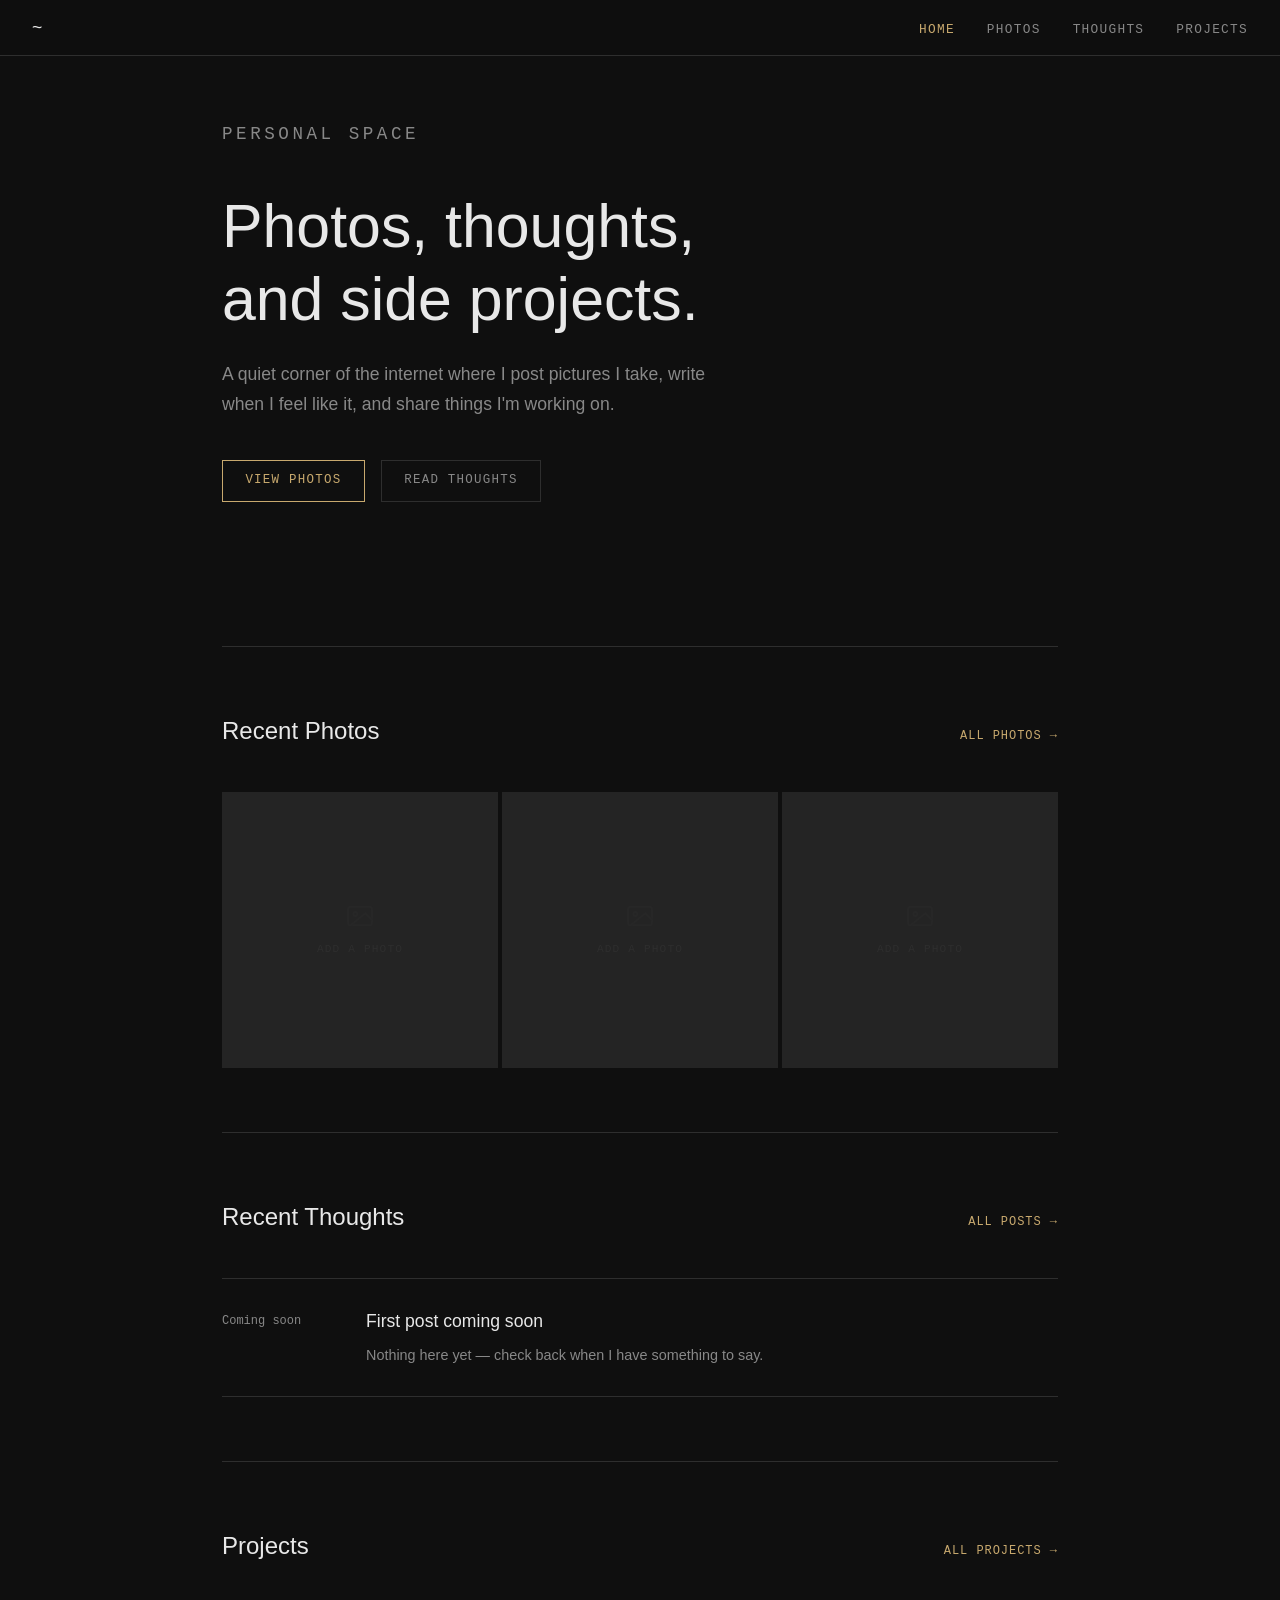
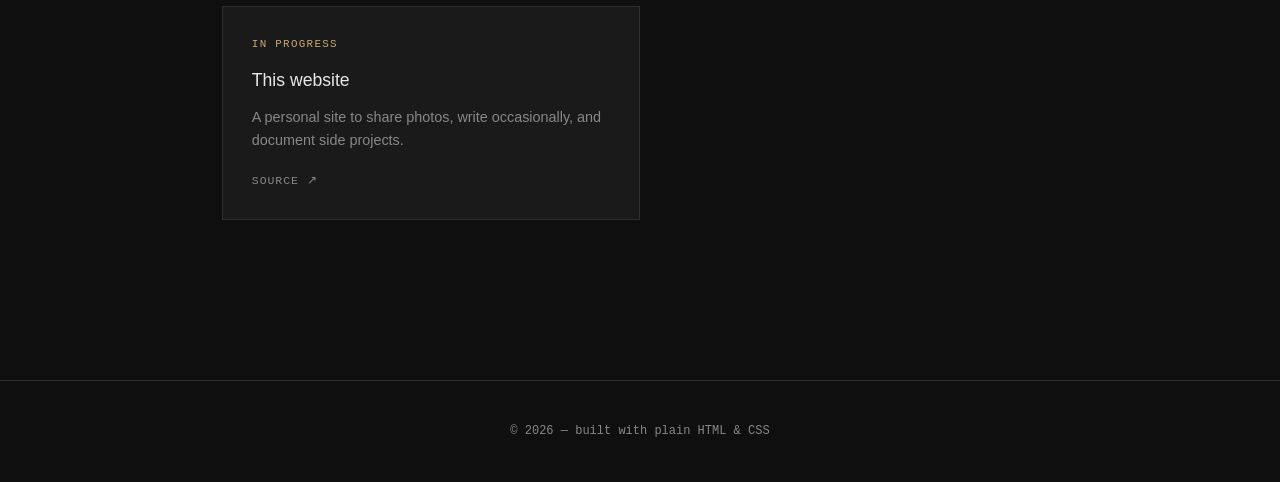
==== index.html @ 14e1ebdc "Initial commit: personal site" ====
<!DOCTYPE html>
<html lang="en">
<head>
  <meta charset="UTF-8" />
  <meta name="viewport" content="width=device-width, initial-scale=1.0" />
  <title>My Personal Site</title>
  <link rel="stylesheet" href="css/style.css" />
</head>
<body>

<nav>
  <span class="nav-logo">~</span>
  <ul class="nav-links">
    <li><a href="index.html" class="active">Home</a></li>
    <li><a href="photos.html">Photos</a></li>
    <li><a href="thoughts.html">Thoughts</a></li>
    <li><a href="projects.html">Projects</a></li>
  </ul>
</nav>

<section class="hero">
  <p class="hero-eyebrow">Personal space</p>
  <h1>Photos, thoughts,<br>and side projects.</h1>
  <p>A quiet corner of the internet where I post pictures I take, write when I feel like it, and share things I'm working on.</p>
  <div class="hero-links">
    <a href="photos.html" class="btn">View Photos</a>
    <a href="thoughts.html" class="btn btn-ghost">Read Thoughts</a>
  </div>
</section>

<div class="page" style="padding-top: 0;">

  <hr class="section-rule">

  <!-- Recent Photos -->
  <div class="section-header">
    <h2>Recent Photos</h2>
    <a href="photos.html" class="view-all">All Photos &rarr;</a>
  </div>

  <div class="photo-grid" id="home-photos" style="grid-template-columns: repeat(3, 1fr);">
    <div class="photo-item">
      <div class="photo-placeholder">
        <svg width="32" height="32" fill="none" stroke="currentColor" stroke-width="1.5" viewBox="0 0 24 24"><rect x="3" y="5" width="18" height="14" rx="2"/><circle cx="8.5" cy="10.5" r="1.5"/><path d="m21 15-5-5L5 19"/></svg>
        Add a photo
      </div>
    </div>
    <div class="photo-item">
      <div class="photo-placeholder">
        <svg width="32" height="32" fill="none" stroke="currentColor" stroke-width="1.5" viewBox="0 0 24 24"><rect x="3" y="5" width="18" height="14" rx="2"/><circle cx="8.5" cy="10.5" r="1.5"/><path d="m21 15-5-5L5 19"/></svg>
        Add a photo
      </div>
    </div>
    <div class="photo-item">
      <div class="photo-placeholder">
        <svg width="32" height="32" fill="none" stroke="currentColor" stroke-width="1.5" viewBox="0 0 24 24"><rect x="3" y="5" width="18" height="14" rx="2"/><circle cx="8.5" cy="10.5" r="1.5"/><path d="m21 15-5-5L5 19"/></svg>
        Add a photo
      </div>
    </div>
  </div>

  <hr class="section-rule">

  <!-- Recent Thoughts -->
  <div class="section-header">
    <h2>Recent Thoughts</h2>
    <a href="thoughts.html" class="view-all">All Posts &rarr;</a>
  </div>

  <div class="post-list">
    <div class="post-item">
      <span class="post-date">Coming soon</span>
      <div class="post-content">
        <h3><a href="#">First post coming soon</a></h3>
        <p class="post-excerpt">Nothing here yet — check back when I have something to say.</p>
      </div>
    </div>
  </div>

  <hr class="section-rule">

  <!-- Projects -->
  <div class="section-header">
    <h2>Projects</h2>
    <a href="projects.html" class="view-all">All Projects &rarr;</a>
  </div>

  <div class="project-grid">
    <div class="project-card">
      <p class="proj-label">In progress</p>
      <h3>This website</h3>
      <p>A personal site to share photos, write occasionally, and document side projects.</p>
      <div class="proj-links">
        <a href="#">Source &nearr;</a>
      </div>
    </div>
  </div>

</div>

<footer>
  &copy; <span id="year"></span> &mdash; built with plain HTML &amp; CSS
</footer>

<script>
  document.getElementById('year').textContent = new Date().getFullYear();
</script>

</body>
</html>
---- css/style.css ----
*, *::before, *::after { box-sizing: border-box; margin: 0; padding: 0; }

:root {
  --bg: #0f0f0f;
  --bg2: #1a1a1a;
  --surface: #242424;
  --border: #2e2e2e;
  --text: #e8e8e8;
  --muted: #888;
  --accent: #c8a96e;
  --font: -apple-system, BlinkMacSystemFont, 'SF Pro Text', 'Helvetica Neue', sans-serif;
  --mono: 'SF Mono', ui-monospace, 'Menlo', monospace;
}

html { scroll-behavior: smooth; }

body {
  background: var(--bg);
  color: var(--text);
  font-family: var(--font);
  line-height: 1.7;
  min-height: 100vh;
}

a { color: var(--accent); text-decoration: none; }
a:hover { text-decoration: underline; }

/* NAV */
nav {
  position: fixed;
  top: 0; left: 0; right: 0;
  z-index: 100;
  background: rgba(15,15,15,0.92);
  backdrop-filter: blur(8px);
  border-bottom: 1px solid var(--border);
  display: flex;
  align-items: center;
  justify-content: space-between;
  padding: 0 2rem;
  height: 56px;
}

.nav-logo {
  font-size: 1.1rem;
  letter-spacing: 0.05em;
  color: var(--text);
  font-weight: normal;
}

.nav-links {
  display: flex;
  gap: 2rem;
  list-style: none;
}

.nav-links a {
  color: var(--muted);
  font-family: var(--mono);
  font-size: 0.8rem;
  letter-spacing: 0.1em;
  text-transform: uppercase;
  transition: color 0.2s;
}

.nav-links a:hover,
.nav-links a.active {
  color: var(--accent);
  text-decoration: none;
}

/* PAGE WRAPPER */
.page {
  max-width: 900px;
  margin: 0 auto;
  padding: 100px 2rem 4rem;
}

/* HERO */
.hero {
  padding: 120px 2rem 80px;
  max-width: 900px;
  margin: 0 auto;
}

.hero-eyebrow {
  font-family: var(--mono);
  font-size: 0.75rem;
  letter-spacing: 0.2em;
  text-transform: uppercase;
  color: var(--accent);
  margin-bottom: 1.2rem;
}

.hero h1 {
  font-size: clamp(2.2rem, 5vw, 3.8rem);
  font-weight: normal;
  line-height: 1.2;
  margin-bottom: 1.5rem;
  color: var(--text);
}

.hero p {
  font-size: 1.1rem;
  color: var(--muted);
  max-width: 520px;
  margin-bottom: 2.5rem;
}

.hero-links {
  display: flex;
  gap: 1rem;
  flex-wrap: wrap;
}

.btn {
  display: inline-block;
  padding: 0.6rem 1.4rem;
  font-family: var(--mono);
  font-size: 0.78rem;
  letter-spacing: 0.1em;
  text-transform: uppercase;
  border: 1px solid var(--accent);
  color: var(--accent);
  transition: all 0.2s;
}

.btn:hover {
  background: var(--accent);
  color: var(--bg);
  text-decoration: none;
}

.btn-ghost {
  border-color: var(--border);
  color: var(--muted);
}

.btn-ghost:hover {
  border-color: var(--muted);
  background: transparent;
  color: var(--text);
}

/* DIVIDER */
hr.section-rule {
  border: none;
  border-top: 1px solid var(--border);
  margin: 4rem 0;
}

/* SECTION HEADER */
.section-header {
  display: flex;
  align-items: baseline;
  gap: 1rem;
  margin-bottom: 2.5rem;
}

.section-header h2 {
  font-size: 1.5rem;
  font-weight: normal;
}

.section-header .count {
  font-family: var(--mono);
  font-size: 0.75rem;
  color: var(--muted);
}

.section-header .view-all {
  margin-left: auto;
  font-family: var(--mono);
  font-size: 0.75rem;
  letter-spacing: 0.08em;
  text-transform: uppercase;
}

/* PAGE TITLE */
.page-title {
  margin-bottom: 3rem;
}

.page-title h1 {
  font-size: clamp(1.8rem, 4vw, 2.8rem);
  font-weight: normal;
  margin-bottom: 0.5rem;
}

.page-title p {
  color: var(--muted);
  font-size: 1rem;
}

/* PHOTO GRID */
.photo-grid {
  display: grid;
  grid-template-columns: repeat(auto-fill, minmax(240px, 1fr));
  gap: 4px;
}

.photo-item {
  aspect-ratio: 1;
  overflow: hidden;
  background: var(--surface);
  cursor: pointer;
  position: relative;
}

.photo-item img {
  width: 100%;
  height: 100%;
  object-fit: cover;
  transition: transform 0.4s ease, opacity 0.3s;
  display: block;
}

.photo-item:hover img {
  transform: scale(1.04);
  opacity: 0.85;
}

.photo-item .photo-overlay {
  position: absolute;
  inset: 0;
  display: flex;
  align-items: flex-end;
  padding: 1rem;
  background: linear-gradient(transparent 60%, rgba(0,0,0,0.7));
  opacity: 0;
  transition: opacity 0.3s;
}

.photo-item:hover .photo-overlay {
  opacity: 1;
}

.photo-caption {
  font-size: 0.8rem;
  color: rgba(255,255,255,0.85);
  font-family: var(--mono);
}

/* PLACEHOLDER PHOTO */
.photo-placeholder {
  width: 100%;
  height: 100%;
  display: flex;
  flex-direction: column;
  align-items: center;
  justify-content: center;
  gap: 0.5rem;
  color: var(--border);
  font-family: var(--mono);
  font-size: 0.7rem;
  letter-spacing: 0.1em;
  text-transform: uppercase;
}

.photo-placeholder svg {
  opacity: 0.3;
}

/* LIGHTBOX */
.lightbox {
  display: none;
  position: fixed;
  inset: 0;
  z-index: 200;
  background: rgba(0,0,0,0.95);
  align-items: center;
  justify-content: center;
  padding: 2rem;
}

.lightbox.open {
  display: flex;
}

.lightbox img {
  max-width: 100%;
  max-height: 90vh;
  object-fit: contain;
}

.lightbox-close {
  position: absolute;
  top: 1.5rem; right: 1.5rem;
  background: none;
  border: none;
  color: var(--muted);
  font-size: 1.5rem;
  cursor: pointer;
  font-family: var(--mono);
}

/* THOUGHTS / POSTS */
.post-list {
  display: flex;
  flex-direction: column;
  gap: 0;
}

.post-item {
  display: grid;
  grid-template-columns: 120px 1fr;
  gap: 1.5rem;
  padding: 1.8rem 0;
  border-bottom: 1px solid var(--border);
  align-items: start;
}

.post-item:first-child {
  border-top: 1px solid var(--border);
}

.post-date {
  font-family: var(--mono);
  font-size: 0.75rem;
  color: var(--muted);
  padding-top: 0.25rem;
}

.post-content h3 {
  font-size: 1.1rem;
  font-weight: normal;
  margin-bottom: 0.4rem;
}

.post-content h3 a {
  color: var(--text);
  transition: color 0.2s;
}

.post-content h3 a:hover {
  color: var(--accent);
  text-decoration: none;
}

.post-excerpt {
  color: var(--muted);
  font-size: 0.9rem;
  line-height: 1.6;
}

.post-tags {
  display: flex;
  gap: 0.5rem;
  margin-top: 0.8rem;
  flex-wrap: wrap;
}

.tag {
  font-family: var(--mono);
  font-size: 0.68rem;
  letter-spacing: 0.08em;
  text-transform: uppercase;
  color: var(--muted);
  border: 1px solid var(--border);
  padding: 0.15rem 0.5rem;
}

/* SINGLE POST */
.post-single {
  max-width: 640px;
}

.post-single .post-meta {
  font-family: var(--mono);
  font-size: 0.78rem;
  color: var(--muted);
  margin-bottom: 2.5rem;
  display: flex;
  gap: 1.5rem;
}

.post-single h1 {
  font-size: clamp(1.6rem, 4vw, 2.4rem);
  font-weight: normal;
  line-height: 1.3;
  margin-bottom: 1rem;
}

.post-body {
  font-size: 1.05rem;
  color: #ccc;
}

.post-body p { margin-bottom: 1.4rem; }
.post-body h2 { font-size: 1.3rem; font-weight: normal; margin: 2rem 0 0.8rem; color: var(--text); }
.post-body blockquote {
  border-left: 2px solid var(--accent);
  padding-left: 1.2rem;
  color: var(--muted);
  margin: 1.5rem 0;
  font-style: italic;
}

/* PROJECTS */
.project-grid {
  display: grid;
  grid-template-columns: repeat(auto-fill, minmax(280px, 1fr));
  gap: 1px;
}

.project-card {
  background: var(--bg2);
  padding: 1.8rem;
  border: 1px solid var(--border);
  transition: border-color 0.2s;
}

.project-card:hover {
  border-color: var(--accent);
}

.project-card .proj-label {
  font-family: var(--mono);
  font-size: 0.68rem;
  letter-spacing: 0.12em;
  text-transform: uppercase;
  color: var(--accent);
  margin-bottom: 0.8rem;
}

.project-card h3 {
  font-size: 1.1rem;
  font-weight: normal;
  margin-bottom: 0.6rem;
}

.project-card p {
  color: var(--muted);
  font-size: 0.9rem;
  line-height: 1.6;
  margin-bottom: 1.2rem;
}

.project-card .proj-links {
  display: flex;
  gap: 1rem;
}

.proj-links a {
  font-family: var(--mono);
  font-size: 0.72rem;
  letter-spacing: 0.08em;
  text-transform: uppercase;
  color: var(--muted);
  transition: color 0.2s;
}

.proj-links a:hover {
  color: var(--accent);
  text-decoration: none;
}

/* FOOTER */
footer {
  border-top: 1px solid var(--border);
  margin-top: 6rem;
  padding: 2.5rem 2rem;
  text-align: center;
  font-family: var(--mono);
  font-size: 0.75rem;
  color: var(--muted);
}

/* EMPTY STATE */
.empty-state {
  text-align: center;
  padding: 5rem 2rem;
  color: var(--muted);
  font-family: var(--mono);
  font-size: 0.8rem;
  letter-spacing: 0.05em;
  border: 1px dashed var(--border);
}

/* RESPONSIVE */
@media (max-width: 600px) {
  nav { padding: 0 1rem; }
  .nav-links { gap: 1.2rem; }
  .hero, .page { padding-left: 1rem; padding-right: 1rem; }
  .post-item { grid-template-columns: 1fr; gap: 0.3rem; }
  .photo-grid { grid-template-columns: repeat(2, 1fr); }
}
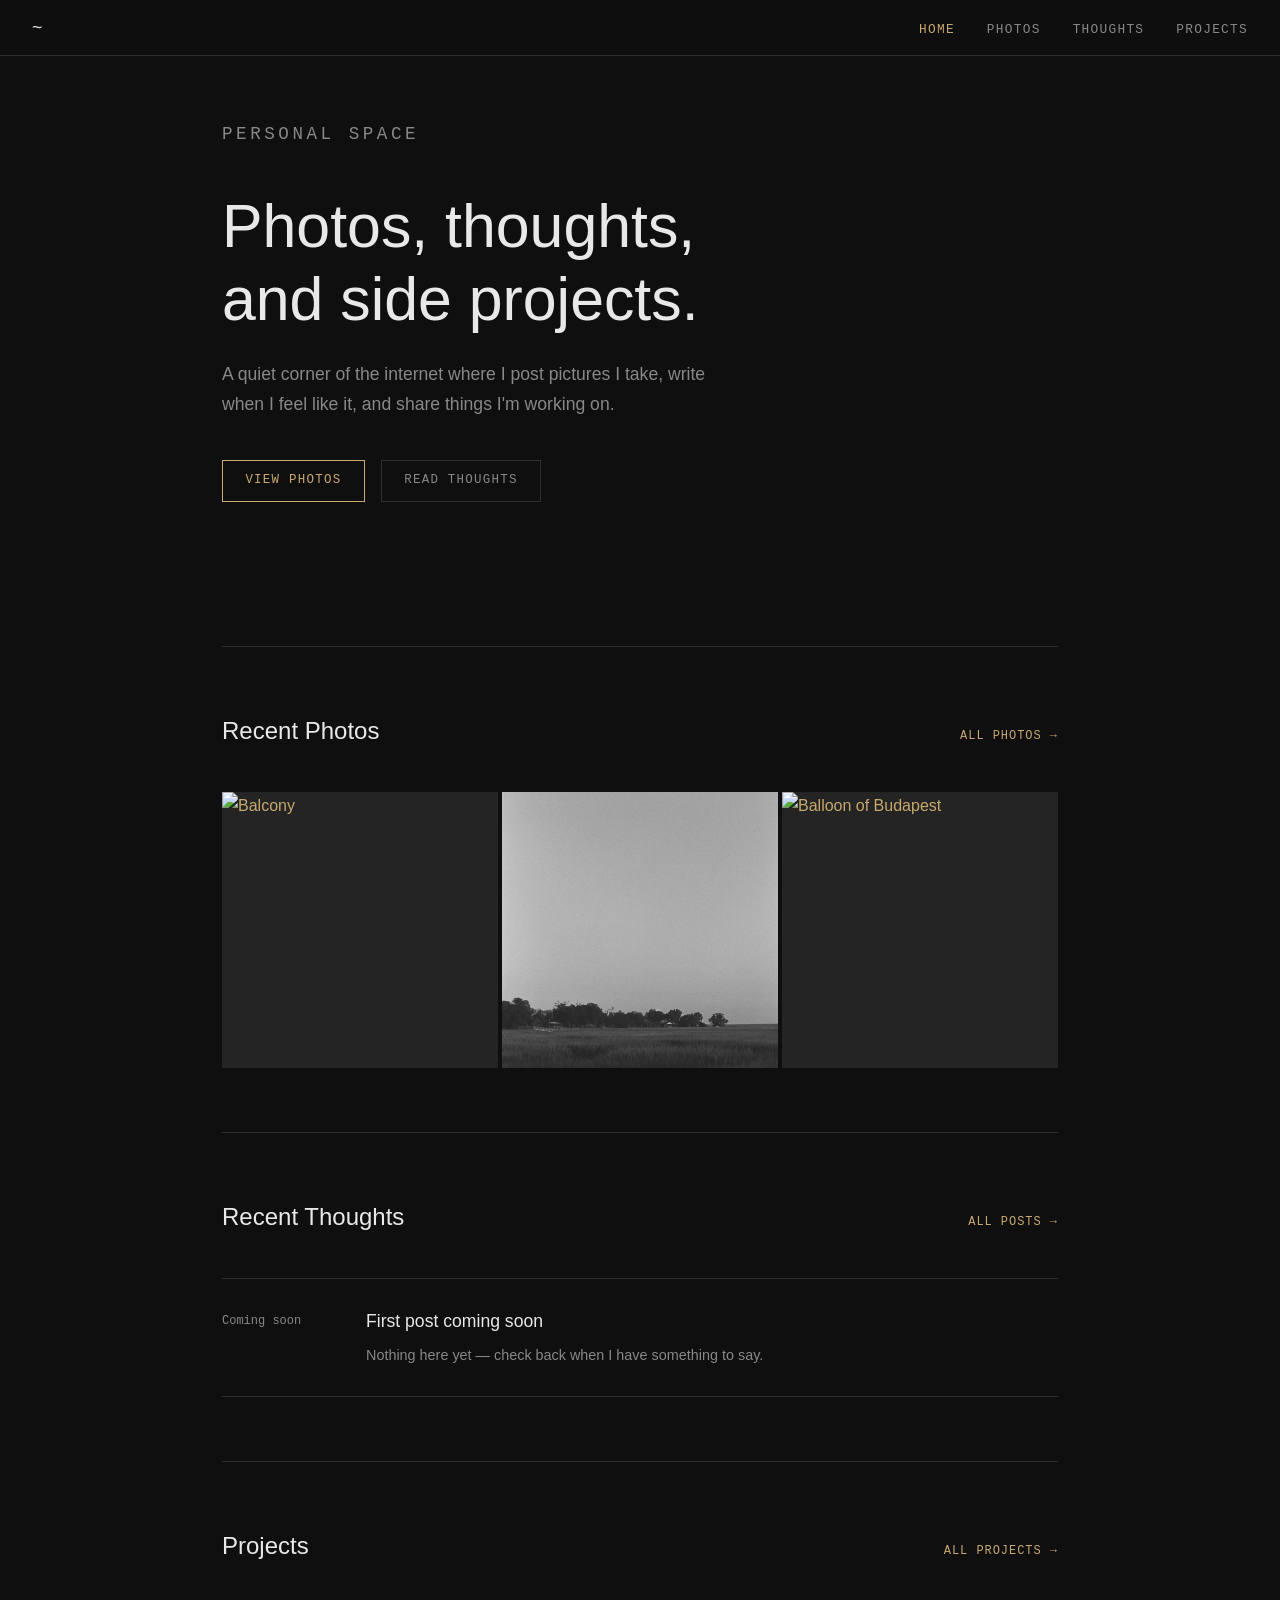
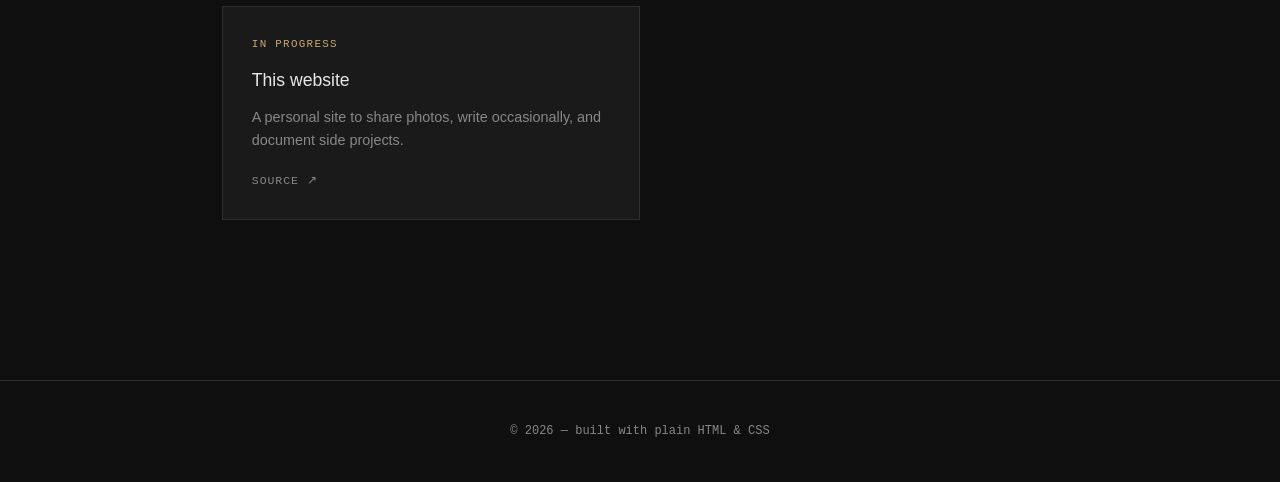
==== commit 26c59217: "Show real photos on homepage" ====
--- a/index.html
+++ b/index.html
@@ -39,24 +39,18 @@
   </div>
 
   <div class="photo-grid" id="home-photos" style="grid-template-columns: repeat(3, 1fr);">
-    <div class="photo-item">
-      <div class="photo-placeholder">
-        <svg width="32" height="32" fill="none" stroke="currentColor" stroke-width="1.5" viewBox="0 0 24 24"><rect x="3" y="5" width="18" height="14" rx="2"/><circle cx="8.5" cy="10.5" r="1.5"/><path d="m21 15-5-5L5 19"/></svg>
-        Add a photo
-      </div>
-    </div>
-    <div class="photo-item">
-      <div class="photo-placeholder">
-        <svg width="32" height="32" fill="none" stroke="currentColor" stroke-width="1.5" viewBox="0 0 24 24"><rect x="3" y="5" width="18" height="14" rx="2"/><circle cx="8.5" cy="10.5" r="1.5"/><path d="m21 15-5-5L5 19"/></svg>
-        Add a photo
-      </div>
-    </div>
-    <div class="photo-item">
-      <div class="photo-placeholder">
-        <svg width="32" height="32" fill="none" stroke="currentColor" stroke-width="1.5" viewBox="0 0 24 24"><rect x="3" y="5" width="18" height="14" rx="2"/><circle cx="8.5" cy="10.5" r="1.5"/><path d="m21 15-5-5L5 19"/></svg>
-        Add a photo
-      </div>
-    </div>
+    <a href="photos.html" class="photo-item">
+      <img src="images/photos/000014540013.jpg" alt="Balcony" />
+      <div class="photo-overlay"><span class="photo-caption">Balcony</span></div>
+    </a>
+    <a href="photos.html" class="photo-item">
+      <img src="images/photos/000071120026.jpg" alt="Swamp" />
+      <div class="photo-overlay"><span class="photo-caption">Swamp</span></div>
+    </a>
+    <a href="photos.html" class="photo-item">
+      <img src="images/photos/000090200020.jpg" alt="Balloon of Budapest" />
+      <div class="photo-overlay"><span class="photo-caption">Balloon of Budapest</span></div>
+    </a>
   </div>
 
   <hr class="section-rule">
